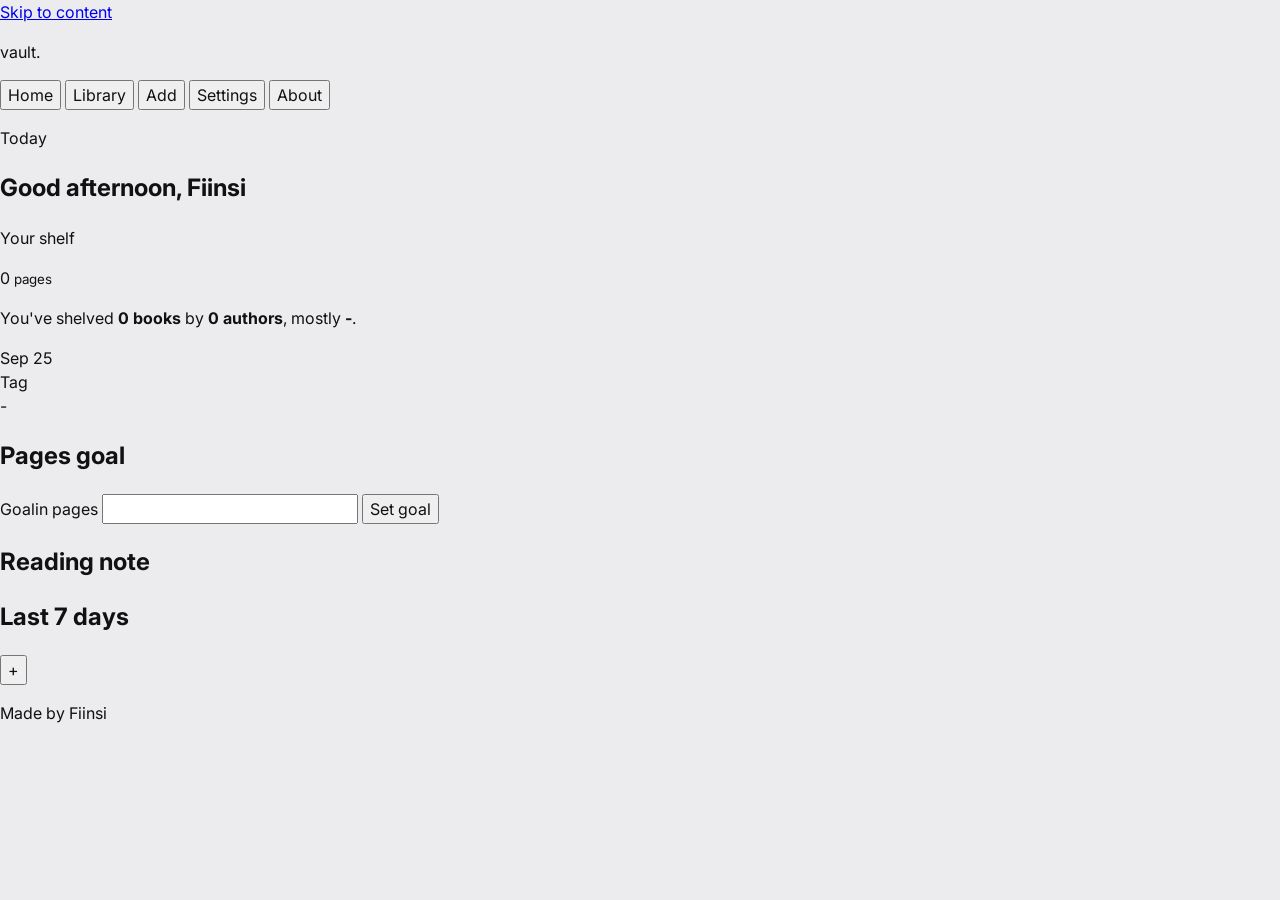
==== index.html @ a39c5da9 "M2: semantic HTML structure for all sections" ====
<!DOCTYPE html>
<html lang="en">
<head>
    <meta charset="UTF-8">
    <meta name="viewport" content="width=device-width, initial-scale=1.0">
    <title>Book & Notes Vault</title>
    <link rel="preconnect" href="https://fonts.googleapis.com">
    <link href="https://fonts.googleapis.com/css2?family=Inter:wght@400;500;600;700&family=Intrument+Serif:ital@0;1&display=swap" rel="stylesheet">
    <link rel="stylesheet" href="styles/main.css">
    <script type="module" src="scripts/main.js"></script>
    </head>
    <body>
        <a class="skip-link" href="#main">Skip to content</a>

        <header class="app-header">
            <p class="brand">vault.</p>
            <nav class="tabs"aria-label="Main">
                <button class="tab" data-view="home"aria-current="page">Home</button>
                <button class="tab" data-view="library">Library</button>
                <button class="tab" data-view="add">Add</button>
                <button class="tab" data-view="Settings">Settings</button>
                <button class="tab" data-view="about">About</button>
            </nav>
        </header>

        <main id="main" tabinex="-1">
            
            <!-- HOME / DASHBOARD --> 
            <section class="view" id="view-home" aria-labelledby="home-title">
                <p class="eyebrow" id="today-date">Today</p>
                <h1 id="home-title" tabindex="-1">Good afternoon, Fiinsi</h1>

                <div class="bento">
                    <article class="title hero"
                        <h2 class="eyebrow">Your shelf</h2>
                        <p class="big-number"><span id="stat-pages">0</span> <small>pages</small></p>
                        <p class="sentence">
                            You've shelved <b id="stat-books">0 books</b> by <b id="stat-authors">0 authors</b>,
                            mostly <b id="stat-tag">-</b>.
                        </p>
                    </article>

                    <article class="widget-stack" aria-label="Quick widgets">
                        <div class="calendar" aria-label="Last book added">
                        <span class="calendar-month" id="widget-month">Sep</span>
                        <span class="calendar-day" id="widget-day">25</span>
                    </div>
                    <div class="stamp" aria-label="Top tag">
                        <div class="cover" id="widget-stamp"></div>
                        <span class="stamp-label" id="widget-tag">Tag</span>
                    </div>
                    <div class="cd" aria-label="Latest book">
                        <div class="cover" id="widget-cd"></div>
                        <span class="cd-label" id="widget-latest">-</span>
                    </div>
                    </article>

                    <article class="tile goal">
                        <h2 class="eyebrow">Pages goal</h2>
                        <form id=" goal-form" class="goal-row">
                            <label for="goal-input">Goalin pages</label>
                            <input id="goal-input" inputmode="numeric" aria-describedby="goal-error">
                            <button class="glow-button" type="submit">Set goal</button>
                        </form>
                        <p class="error" id="goal-error"></p>
                        <div class="progress" aria-hidden="true"><span id="goal-bar"></span></div>
                    </article>

                    <article class="tile note">
                        <h2 class="eyebrow">Reading note</h2>
                        <p class="sentence" id="cap-polite" role="status" aria-live="polite"></p>
                        <p class="sentence over" id="cap-alert" aria-live="assertive"></p>
                    </article>

                    <article class="tile week">
                        <h2>Last 7 days</h2>
                        <div class="chart" id="week-chart" role="img" aria-label="Pagesadded each day this week"></div>
                    </article>

                    <button class="tile plus-tile" data-view="add" aria-label="Add a book">+</button>
                </div>
            </section>

            <!-- LIBRARY / RECORDS --> 
            <section clas="view" id="view-library" aria-labelledby="library-title" hidden>
                <h1 id="library-title" tabindex="-1">Library</h1>

                <div class="search-bar">
                    <label for="search-input" class="sr-only">Search with a regular expression</label>
                    <input id="search-input" placeholder="azra"|kingdom" autocomplete="off" spellcheck="false">
                    <button id="case-toggle" class="chip" aria-pressed="true" aria-label="Ignore uppercase and lowercase">Aa</button>
                </div>

                <div class="toolbar">
                    <div class="segmented" role="group" aria-label="Sort books">
                        <button data-sort="dateAdded" aria-pressed="true">Date ↓</button>
                        <button data-sort="title" aria-pressed="false">Title</button>
                        <button data-sort="pages" aria-pressed="false">Pages</button>
                    </div>
                    <p class="status" id="search-status" role="status"></p>
                </div>

                <table class="books">
                    <caption class="sr-only">Your books</caption>
                    <thead>
                        <tr>
                            <th scope="col"><span class="sr-only">Cover</span></th>
                            <th scope="col">Title</th>
                            <th scope="col">Author</th>
                            <th scope="col">Pages</th>
                            <th scope="col">Tag</th>
                            <th scope="col">Added</th>
                            <th scope="col"><span class="sr-only">Actions</span></th>
                        </tr>
                    </thead>
                </table>
            </section>



            <!-- ADD FORM --> 
             <section class="view" id="view-add" aria-labelledby="add-title" hidden>
                <div class="sheet-rim">
                    <form class="tile sheet" id="add-form" novalidate>
                        <div class="sheet-bar">
                            <button type="button" class="text-button" data-view="library">Cancel</button>
                            <h1 id="add-title" tabindex="-1">New book</h1>
                            <button type="submit" class="text-button strong">Add</button>
                        </div>

                        <div class="preview" aria-hidden="true">
                            <p class="sentence"><b id="preview-author">Author</b> is adding to the vault:</p>
                            <p class="sentence"><b id="preview-title">Title</b></p>
                            <p class="preview-details" id="preview-details">0 pages</p> 
                        </div>

                         <div class="field-group">
            <div class="field">
              <label for="title">Title</label>
              <input id="title" name="title" aria-describedby="title-error">
            </div>
            <p class="error" id="title-error"></p>
            <div class="field">
              <label for="author">Author</label>
              <input id="author" name="author" aria-describedby="author-error">
            </div>
            <p class="error" id="author-error"></p>
            <div class="field">
              <label for="pages">Pages</label>
              <input id="pages" name="pages" inputmode="decimal" aria-describedby="pages-error">
            </div>
            <p class="error" id="pages-error"></p>
          </div>

          <div class="field-group">
            <div class="field">
              <label for="tag">Tag</label>
              <input id="tag" name="tag" list="tag-list" aria-describedby="tag-error">
            </div>
            <p class="error" id="tag-error"></p>
            <div class="field">
                <label for="dataAdded">Added</label>
                <input id="dateAdded" name="dateAdded" placeholder="YYYY-MM-DD" aria-decribedby="dateAdded-error">
            </div>
            <p class="error" id="dateAdded-error"></p>
            </div>

            <datalist id="tag-list">
                <option value="Dark Romance"></option>
                <option value="Romantasy"></option>
                <option value="Fantasy"></option>
                <option value="Gothic"></option>
                <option value="Contemporary Romance"></option>
            </datalist>

            <p class="status" id="form-status" role="status"></p>
        </form>
    </div>
</section>

 <!-- SETTINGS --> 
<section class="view" id="view-settings" aria-labelledby="settings-title" hidden>
    <h1 id="settings-title" tabindex="-1">Settings</h1>

    <div class="bento">
        <article class="tile">
            <h2>Reading units</h2>
            <div class setting-row>
                <label for="pages-per-hour">Pages per hour</label>
                <input id="pages-per-hour" inputmode="numeric">
            </div>
            <div class="setting-row">
                <label for="unit-select">Show total</label>
                <select id="unit-select">
                    <option value="pages">Pages</option>
                    <option value="hours">Hours</option>
                </select>
            </div>
            <div class="setting-row">
                <span>Total</span>
                <b id="converted-total">0 pages</b>
            </div>
        </article>

        <article class="title">
            <h2>Your data</h2>
            <p class="sentence small">Sved on <b>this device</b>. Download a <b>backup</b> or import one.</p>
            <div class="button-row">
                <button class="soft-button" id="export-button">Export JSON</button>
                <label class="soft-button" for="import-input">Import JSON</label>
                <input type="file" id="import-input" accept=".json,application/json" class="sr-only">
                <button class="soft-button" id="seed-button">Load sample books</button>
            </div>
            <p class="status" id="data-status" role="status"></p>
         </article>
    </div>
</section>

 <!-- ABOUT --> 
<section class="view" id="view-about" aria-labelledby="about-title" hidden>
    <div class="sheet-rim">
        <article class="tile about">
            <p class="avatar" aria-hidden="true">F</p>
            <h1 id="about-title" tabindex="-1">Fiinsi Kabore</h1>
            <p class="sentence">is keeping track of <b>every book</b> sher reads in one <b>quiet little vault</b>.</p>
            <hr>
            <p>Book &amp; Notes Vault · Frontend Web Development, ALU</p>
            <p>GitHub: <a href=https://github.com/fiinsikabore">github.com/fiinsikabore</a></p>
          <p>Email: <a href="mailto:YOUR-EMAIL">YOUR-EMAIL</a></p></p>
        </article>
    </div>
</section>
        
</main>

<footer class="app-footer">
    <p>Made by Fiinsi</p>
</footer>
</body>
</html>
---- styles/main.css ----
/* =========================================
   1. Colours and fonts (design tokens)
   ========================================= */
:root {
  --bg: #ECECEE;          
  --tile: #FFFFFF;       
  --rim: #E0E0E4;        
  --ink: #111113;         
  --ink-soft: #6C6C72;    
  --line: #E6E6EA;        
  --pink: #E0457F;
  --pink-soft: #F9C6DA;
  --lime: #C8F07A;
  --butter: #F6E96B;
  --danger: #C62828;

  --font: -apple-system, "SF Pro Text", Inter, system-ui, sans-serif;
  --serif: "Instrument Serif", Georgia, serif;
  --radius: 30px;
  --shadow: 0 10px 30px -12px rgba(20, 20, 30, 0.15);
}

/* =========================================
   2. Base
   ========================================= */
* { box-sizing: border-box; }

body {
  margin: 0;
  background: var(--bg);
  color: var(--ink);
  font-family: var(--font);
  font-size: 16px;
  line-height: 1.5;
}

button, input, select {font: inherit; color: inherit; }
button { cursor: pointer; }
[hidden] { display: none !important; }

:focus-visible {
  outline: 3px solid var(--ink);
  outline-offset: 3px;
}

.sr-only {
  position: absolute;
  width: 1px;
  height: 1px;
  overflow: hidden;
  clip: rect(0 0 0 0);
  white-space: nowrap;
}
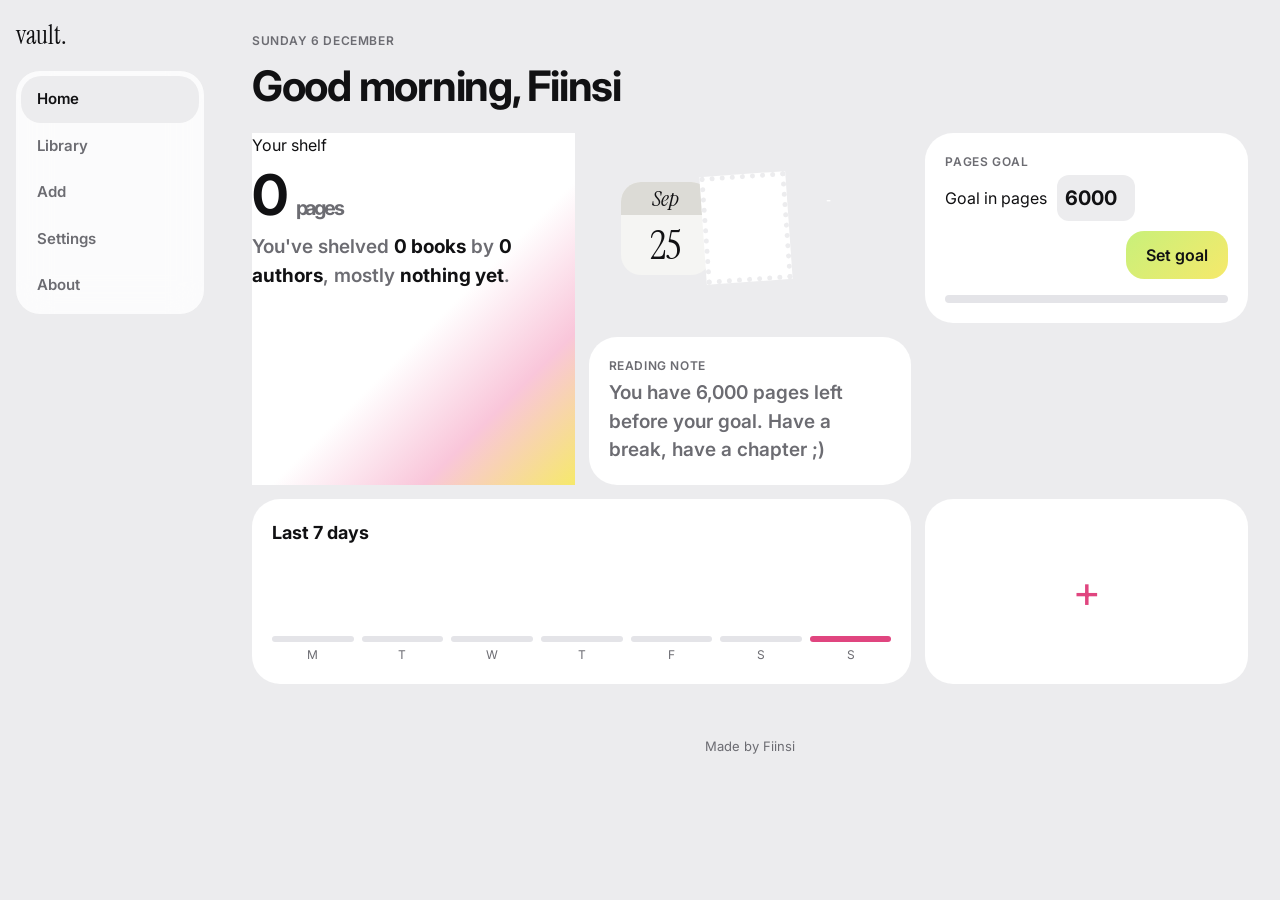
==== commit 8603cc7f: "last changes" ====
--- a/index.html
+++ b/index.html
@@ -5,7 +5,7 @@
     <meta name="viewport" content="width=device-width, initial-scale=1.0">
     <title>Book & Notes Vault</title>
     <link rel="preconnect" href="https://fonts.googleapis.com">
-    <link href="https://fonts.googleapis.com/css2?family=Inter:wght@400;500;600;700&family=Intrument+Serif:ital@0;1&display=swap" rel="stylesheet">
+    <link href="https://fonts.googleapis.com/css2?family=Inter:wght@400;500;600;700&family=Instrument+Serif:ital@0;1&display=swap" rel="stylesheet">
     <link rel="stylesheet" href="styles/main.css">
     <script type="module" src="scripts/main.js"></script>
     </head>
@@ -14,16 +14,16 @@
 
         <header class="app-header">
             <p class="brand">vault.</p>
-            <nav class="tabs"aria-label="Main">
-                <button class="tab" data-view="home"aria-current="page">Home</button>
+            <nav class="tabs" aria-label="Main">
+                <button class="tab" data-view="home" aria-current="page">Home</button>
                 <button class="tab" data-view="library">Library</button>
                 <button class="tab" data-view="add">Add</button>
-                <button class="tab" data-view="Settings">Settings</button>
+                <button class="tab" data-view="settings">Settings</button>
                 <button class="tab" data-view="about">About</button>
             </nav>
         </header>
 
-        <main id="main" tabinex="-1">
+        <main id="main" tabindex="-1">
             
             <!-- HOME / DASHBOARD --> 
             <section class="view" id="view-home" aria-labelledby="home-title">
@@ -57,8 +57,8 @@
 
                     <article class="tile goal">
                         <h2 class="eyebrow">Pages goal</h2>
-                        <form id=" goal-form" class="goal-row">
-                            <label for="goal-input">Goalin pages</label>
+                        <form id="goal-form" class="goal-row">
+                            <label for="goal-input">Goal in pages</label>
                             <input id="goal-input" inputmode="numeric" aria-describedby="goal-error">
                             <button class="glow-button" type="submit">Set goal</button>
                         </form>
@@ -82,12 +82,12 @@
             </section>
 
             <!-- LIBRARY / RECORDS --> 
-            <section clas="view" id="view-library" aria-labelledby="library-title" hidden>
+            <section class="view" id="view-library" aria-labelledby="library-title" hidden>
                 <h1 id="library-title" tabindex="-1">Library</h1>
 
                 <div class="search-bar">
                     <label for="search-input" class="sr-only">Search with a regular expression</label>
-                    <input id="search-input" placeholder="azra"|kingdom" autocomplete="off" spellcheck="false">
+                    <input id="search-input" placeholder="azra|kingdom" autocomplete="off" spellcheck="false">
                     <button id="case-toggle" class="chip" aria-pressed="true" aria-label="Ignore uppercase and lowercase">Aa</button>
                 </div>
 
@@ -113,12 +113,11 @@
                             <th scope="col"><span class="sr-only">Actions</span></th>
                         </tr>
                     </thead>
+                <tbody id="book-rows"></tbody>
                 </table>
             </section>
 
 
-
-            <!-- ADD FORM --> 
              <section class="view" id="view-add" aria-labelledby="add-title" hidden>
                 <div class="sheet-rim">
                     <form class="tile sheet" id="add-form" novalidate>
@@ -216,7 +215,6 @@
     </div>
 </section>
 
- <!-- ABOUT --> 
 <section class="view" id="view-about" aria-labelledby="about-title" hidden>
     <div class="sheet-rim">
         <article class="tile about">
@@ -225,8 +223,8 @@
             <p class="sentence">is keeping track of <b>every book</b> sher reads in one <b>quiet little vault</b>.</p>
             <hr>
             <p>Book &amp; Notes Vault · Frontend Web Development, ALU</p>
-            <p>GitHub: <a href=https://github.com/fiinsikabore">github.com/fiinsikabore</a></p>
-          <p>Email: <a href="mailto:YOUR-EMAIL">YOUR-EMAIL</a></p></p>
+            <p>GitHub: <a href=href="https://github.com/fiinsikabore">github.com/fiinsikabore</a></p>
+          <p>Email: <a href="mailto:YOUR-EMAIL">YOUR-EMAIL</a></p>
         </article>
     </div>
 </section>
--- a/styles/main.css
+++ b/styles/main.css
@@ -1,54 +1,204 @@
-/* =========================================
-   1. Colours and fonts (design tokens)
-   ========================================= */
+/* color and fonts*/
+
 :root {
-  --bg: #ECECEE;          
-  --tile: #FFFFFF;       
-  --rim: #E0E0E4;        
-  --ink: #111113;         
-  --ink-soft: #6C6C72;    
-  --line: #E6E6EA;        
+  --bg: #ECECEE;
+  --tile: #FFFFFF;
+  --ink: #111113;
+  --grey: #6C6C72;
+  --line: #E4E4E8;
   --pink: #E0457F;
   --pink-soft: #F9C6DA;
-  --lime: #C8F07A;
   --butter: #F6E96B;
-  --danger: #C62828;
-
-  --font: -apple-system, "SF Pro Text", Inter, system-ui, sans-serif;
+  --red: #C62828;
   --serif: "Instrument Serif", Georgia, serif;
-  --radius: 30px;
-  --shadow: 0 10px 30px -12px rgba(20, 20, 30, 0.15);
-}
-
-/* =========================================
-   2. Base
-   ========================================= */
+}
+
+/*base*/
+
 * { box-sizing: border-box; }
+[hidden] { display: none!important; }
 
 body {
   margin: 0;
   background: var(--bg);
-  color: var(--ink);
-  font-family: var(--font);
-  font-size: 16px;
+  color:var(--ink);
+  font-family: -apple-system, Inter, system-ui, sans-serif;
   line-height: 1.5;
 }
 
-button, input, select {font: inherit; color: inherit; }
+button, input, select { font: inherit; color: inherit; border: none; }
 button { cursor: pointer; }
-[hidden] { display: none !important; }
-
-:focus-visible {
-  outline: 3px solid var(--ink);
-  outline-offset: 3px;
-}
-
-.sr-only {
-  position: absolute;
-  width: 1px;
-  height: 1px;
-  overflow: hidden;
-  clip: rect(0 0 0 0);
-  white-space: nowrap;
-}
-
+:focus-visible { outline: 3px solid var(--pink); outline-offset: 2px; }
+h1 {font-size: 32px; letter-spacing: -0.03em; margin: 0 0 16px; }
+h1:focus { outline: none; }
+h2{ font-size: 18px; margin: 0 0 8px; }
+
+.sr-only { position: absolute; width: 1px; height: 1px; overflow: hidden; clip: rect(0 0 0 0); }
+.skip-link { position: absolute; top: -50px; left: 16px; background: var(--ink); color: #fff; padding: 8px 14px; border-radius: 20px; }
+.skip-link:focus { top: 10px; }
+
+.eyebrow { font-size: 12px; font-weight: 600; text-transform: uppercase; letter-spacing: 0.05em; color: var(--grey); margin: 0 0 4px; }
+
+
+.sentence {font-size: 19px; font-weight: 600; color: var(--grey); margin: 0; }
+.sentence b { color: var(--ink); }
+.sentence.small {font-size: 16px; margin-bottom: 12px; }
+.sentence.over { color: var(--red); }
+
+.app-header { padding: 16px 16px 0; }
+.brand { font-family: var(--serif); font-size: 26px; margin: 0; }
+
+.tabs {
+  position: fixed;
+  bottom: 12px;
+  left: 50%;
+  transform: translateX(-50%);
+  display: flex;
+  padding: 5px;
+  border-radius: 24px;
+  background: rgba(255, 255, 255, 0.8);
+  backdrop-filter: blur(16px);
+  box-shadow: 0 8px 24px rgba(0, 0, 0, 0.15);
+  z-index: 10;
+}
+
+.tab { background: none; padding: 9px 10px; border-radius: 20px; font-size: 13px; font-weight: 600; color: var(--grey); }
+.tab[aria-current="page"] { background: var(--bg); color: var(--ink); }
+main { padding: 16px 16px 110px; max-width: 1100px; margin: 0 auto; }
+.app-footer { text-align: center; font-size: 13px; color: var(--grey); padding-bottom: 90px; }
+.view { animation: fade-up 0.4s ease-out; }
+@keyframes fade-up {
+  from { opacity: 0; transform: translateY(10px); }
+}
+.bento { display: grid; gap: 14px;}
+.tile { background: var(--tile); border-radius: 28px; padding: 20px; }
+
+.hero { background: linear-gradient(135deg, #fff 55%, var(--pink-soft), var(--butter)); }
+.big-number { font-size: 56px; font-weight: 700; letter-spacing: -0.04em; line-height: 1; margin: 10px 0; }
+.big-number small { font-size: 20px; color: var(--grey); }
+
+.widget-stack { display: flex; justify-content: center; align-items: center; padding: 10px 0; }
+
+.calendar { display:flex; flex-direction: column; width: 90px; text-align: center; border-radius: 20px; overflow: hidden; background: #F5F5F3; font-family: var(--serif); }
+.calendar-month { background: #DCDBD6; font-style: italic; font-size: 22px; }
+.calendar-day { font-size: 40px; }
+
+.stamp { position: relative; width: 86px; height: 108px; margin-left: -8px; padding: 4px; background: #fff; border: 5px dotted var(--bg); transform: rotate(-4deg); }
+.stamp .cover { height: 100%; }
+.stamp-label { position: absolute; left: 10px; bottom: 8px; color: #fff; font-family: var(--serif); font-size: 17px; }
+
+.cd { position: relative; width: 100px; height: 100px; margin-left: -10px; border-radius: 50%; overflow: hidden; }
+.cd .cover { position: absolute; inset: 0; }
+.cd-label { position: absolute; top: 14px; width: 100%; text-align: center; font-size: 11px; font-weight: 700; color: #fff; }
+
+.cover {
+  background:
+    linear-gradient(rgba(255, 255, 255, 0.7) 1.5px, transparent 1.5px) 0 0 / 18px 18px,
+    linear-gradient(90deg, rgba(255, 255, 255, 0.7) 1.5px, transparent 1.5px) 0 0 / 18px 18px,
+    radial-gradient(circle at 40% 40%, var(--c1), var(--c2) 45%, #fff 80%);
+}
+
+.goal-row { display: flex; flex-wrap: wrap; align-items: center; gap: 10px; }
+.goal-row input { width: 6ch; padding: 8px; border-radius: 12px; background: var(--bg); font-size: 20px; font-weight: 700; }
+.glow-button { margin-left: auto; padding: 12px 20px; border-radius: 18px; font-weight: 600; background: linear-gradient(135deg, #C8F07A, var(--butter)); }
+
+
+.progress { height: 8px; margin-top: 14px; border-radius: 8px; background: var(--line); overflow: hidden; }
+.progress span { display: block; height: 100%; background: var(--pink); transition: width 0.5s; }
+
+.chart { display: flex; align-items: flex-end; gap: 8px; height: 110px; }
+.bar { flex: 1; display: flex;flex-direction: column; align-items: center; gap: 4px; }
+.bar span { width: 100%; border-radius: 8px; background: var(--line); }
+.bar.today span { background: var(--pink); }
+.bar small { font-size: 12px; color: var(--grey); }
+
+.plus-tile { font-size: 44px; color: var(--pink); }
+
+.search-bar { display: flex; gap: 8px; padding: 6px 6px 6px 16px; border-radius: 14px; font-weight: 600; background: var(--bg); }
+.chip[aria-pressed="true"] { background: var(--ink); color: #fff}
+.pill.danger { color: var(--red); }
+.pill.confirm { background: var(--red); }
+
+.toolbar {display: flex; flex-wrap: wrap; justify-content: space-between; align-items: center; gap: 10px; margin: 14px 0; }
+.segmented { display: flex; padding: 3px; border-radius: 14px; background: #E0E0E4; }
+.segmented button {background: none; padding: 7px 12px; border-radius: 11px; font-weight: 600; color: var(--grey); }
+.segmented button[aria-pressed="true"] {background: var(--tile); color: var(--ink); }
+
+mark { background: var(--butter); border-radius: 3px; }
+
+.books, .books tr, .books td {display: block; }
+.books thead { position: absolute; clip: rect(0 0 0 0); }
+.books tbody { display: grid; gap: 14px; }
+.books tr { background: var(--tile); border-radius: 24px; overflow: hidden; padding-bottom: 14px; }
+.books td {padding: 2px 16px; }
+.books .cover-cell { padding: 0 0 10px; }
+.books .cover-cell .cover { height: 130px; }
+.books .book-title { font-size: 18px; font-weight: 700; }
+.books .book-author { color: var(--grey); }
+.books td[data-label]::before { content: attr(data-label) ":"; color: var(--grey); }
+.books .actions {display: flex; gap: 8px; padding-top: 10px; }
+.books input { width: 100%; padding:8px; border-radius: 10px; background: var(--bg); }
+.books .error { display: block; margin: 4px 0; white-space: normal; }
+.empty { text-align: center; padding: 30px; }
+
+.sheet-rim { max-width: 540px; margin: 0 auto; padding: 10px; border-radius: 38px; background: #E0E0E4; }
+.sheet-bar { display: flex; justify-content: space-between; align-items: center; }
+.sheet-bar h1 { font-size: 18px; margin: 0; }
+.text-button {background: none; padding: 8px; font-size: 17px; color: var(--grey); }
+.text-button.strong { color: var(--ink); font-weight: 700; }
+
+.preview { text-align: center; padding: 14px 0 18px; border-bottom: 1px solid var(--line); }
+.preview-details { color: var(--grey); }
+
+.field-group { margin-top: 14px; border-radius: 18px; background:var(--bg); overflow: hidden; }
+.field { display: grid; grid-template-columns: 80px 1fr; align-items: center; padding: 0 16px; border-bottom: 1px solid var(--line); }
+.field label { font-weight: 600; }
+.field input { background: none; padding: 12px 0; outline: none; }
+.field:focus-within { background: #F7E3EB; }
+.field input[aria-invalid="true"] { color: var(--red); }
+
+
+.setting-row { display: flex; justify-content: space-between; align-items: center; padding: 10px 0; border-bottom: 1px solid var(--line); }
+.setting-row input, .setting-row select { width: 8ch; padding: 6px; border-radius: 10px; background: var(--bg); }
+.button-row { display: flex; flex-wrap: wrap; gap: 8px; }
+.soft-button { cursor: pointer; }
+
+.about { text-align: center; }
+.about a { color: var(--ink); }
+.avatar { width: 56px; height: 56px; margin: 0 auto; line-height: 56px; border-radius: 18px; background: var(--bg); font-family: var(--serif); font-style: italic; font-size: 28px; }
+
+
+@media (min-width: 768px) {
+  h1 { font-size: 42px; }
+  .bento, .books tbody { grid-template-columns: 1fr 1fr; }
+  .hero { grid-row: span 2; }
+  .week {grid-column: span 2; }
+}
+
+
+@media (min-width: 1024px) {
+  body { display: grid; grid-template-columns: 220px 1fr; }
+  .app-header { grid-row: span 2; }
+  .tabs { position: static; transform: none; flex-direction:column; margin-top: 16px; box-shadow: none; }
+  .tab { text-align: left; padding: 12px 16px; font-size: 15px; }
+  main { margin: 0; width: 100%; padding: 32px 32px 40px; }
+  .app-footer { padding-bottom: 24px; }
+  .bento { grid-template-columns: repeat(3, 1fr); }
+
+  .books { display: table; width: 100%; border-collapse: collapse; background: var(--tile); border-radius: 24px; overflow: hidden; }
+  .books thead { display: table-header-group; position: static; clip: auto; }
+  .books tbody { display: table-row-group; }
+  .books tr { display: table-row; }
+  .books th, .books td, .books td.actions, .books td.cover-cell { display: table-cell; white-space: nowrap; padding: 10px 12px; text-align: left; vertical-align: middle; border-bottom: 1px solid var(--line); }
+  .books th { font-size: 13px; color: var(--grey); }
+  .books td[data-label]::before { content: none; }
+  .books .cover-cell .cover { width: 44px; height: 56px; border-radius: 8px; }
+.books .book-title { font-size: 16px; white-space: normal; }
+  .books .pill + .pill { margin-left: 6px; }
+
+}
+
+
+@media (prefers-reduced-motion: reduce) {
+  *{ animation: none !important; transition: none !important; }
+}
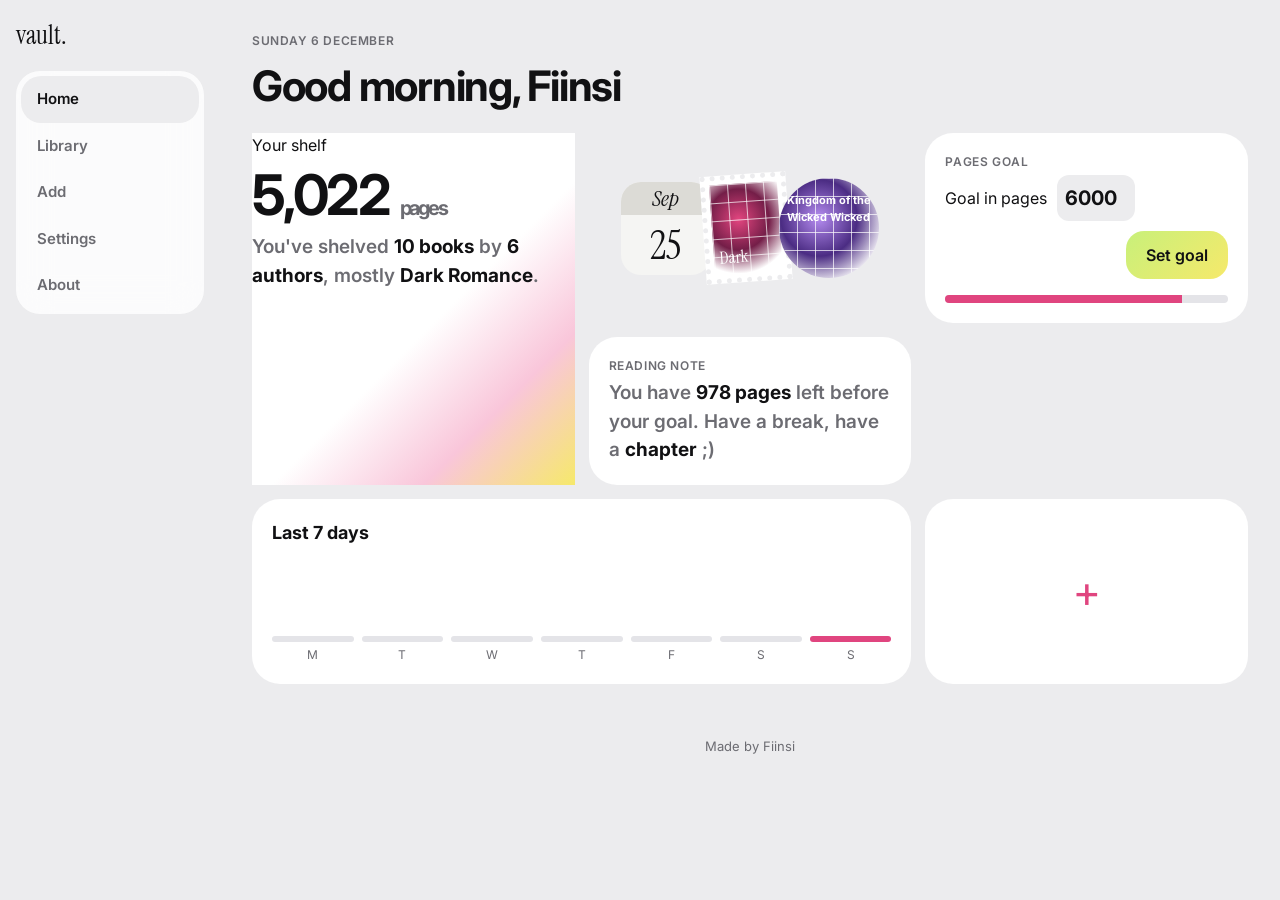
==== commit 7c9eca4f: "some changes" ====
--- a/index.html
+++ b/index.html
@@ -159,7 +159,7 @@
             <p class="error" id="tag-error"></p>
             <div class="field">
                 <label for="dataAdded">Added</label>
-                <input id="dateAdded" name="dateAdded" placeholder="YYYY-MM-DD" aria-decribedby="dateAdded-error">
+                <input id="dateAdded" name="dateAdded" placeholder="YYYY-MM-DD" aria-describedby="dateAdded-error">
             </div>
             <p class="error" id="dateAdded-error"></p>
             </div>
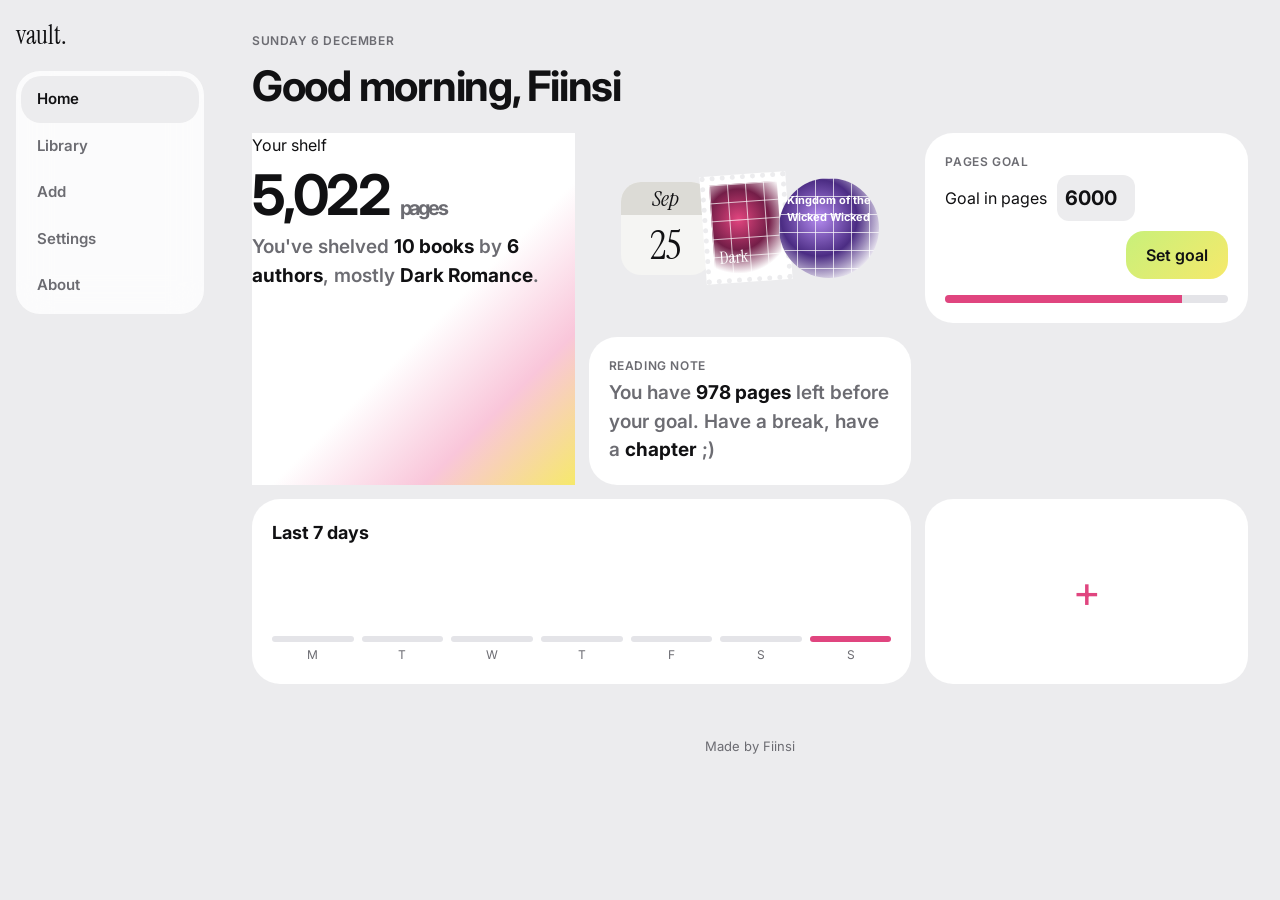
==== commit 1e87c2b1: "more changes" ====
--- a/index.html
+++ b/index.html
@@ -224,7 +224,7 @@
             <hr>
             <p>Book &amp; Notes Vault · Frontend Web Development, ALU</p>
             <p>GitHub: <a href=href="https://github.com/fiinsikabore">github.com/fiinsikabore</a></p>
-          <p>Email: <a href="mailto:YOUR-EMAIL">YOUR-EMAIL</a></p>
+          <p>Email: <a href="mailto:f.kabore@alustudent.com">f.kabore@alustudent.com</a></p>
         </article>
     </div>
 </section>
